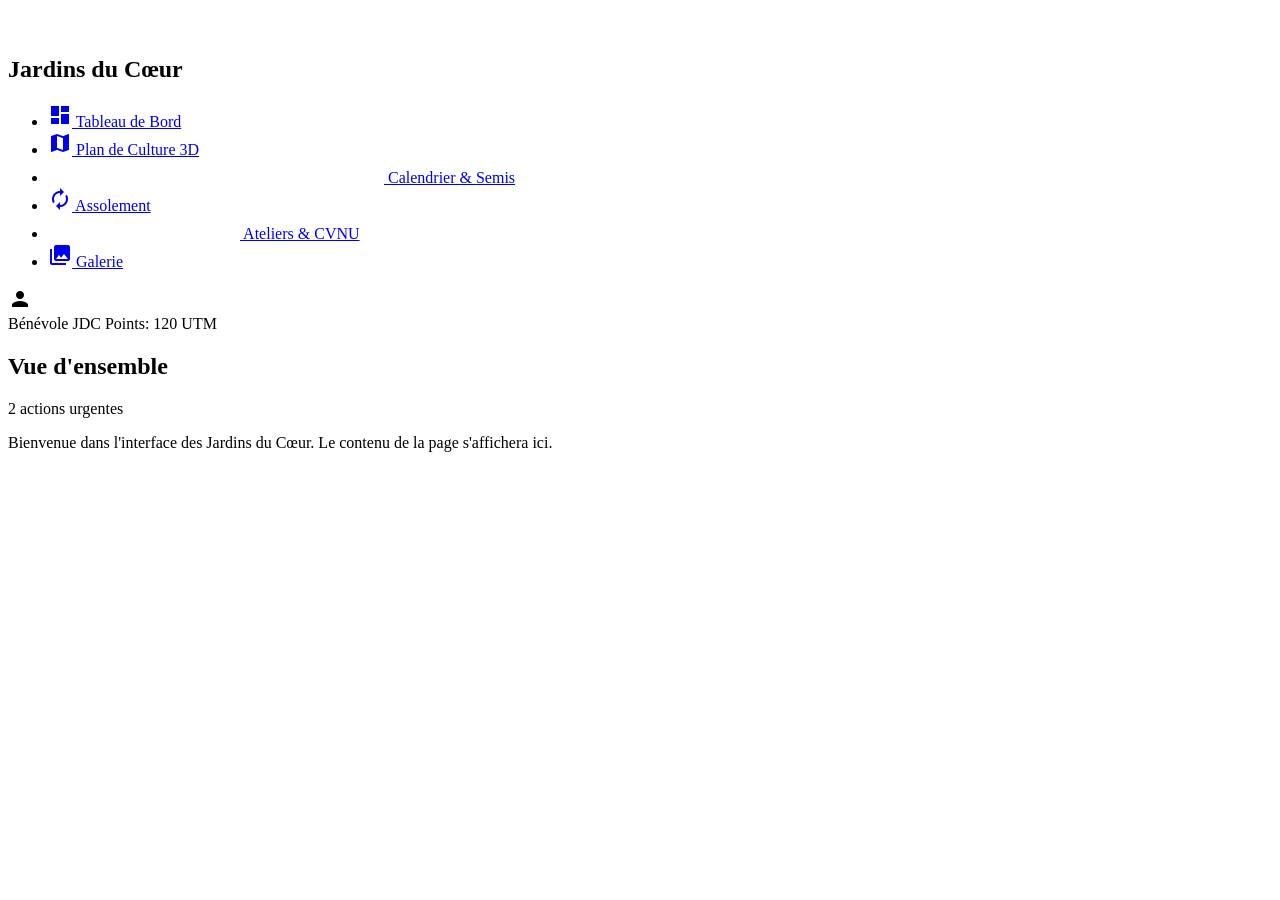
==== docs/index.html @ e8897922 "Update" ====
<!DOCTYPE html>
<html lang="fr">
<head>
    <meta charset="UTF-8">
    <meta name="viewport" content="width=device-width, initial-scale=1.0">
    <title>Les Jardins du Cœur - Tableau de Bord</title>
    <!-- Lien vers votre CSS -->
    <link rel="stylesheet" href="../css/style.css">
    <!-- Icônes (ex: FontAwesome ou Material Icons) -->
    <link href="https://fonts.googleapis.com/icon?family=Material+Icons" rel="stylesheet">
</head>
<body class="l-app-layout">

    <!-- Navigation Latérale (Sidebar) -->
    <aside class="c-sidebar">
        <div class="c-sidebar__header">
            <span class="material-icons c-sidebar__logo-icon">eco</span>
            <h1 class="c-sidebar__title">Jardins du Cœur</h1>
        </div>

        <nav class="c-sidebar__nav">
            <ul class="c-nav-list">
                <li class="c-nav-item">
                    <a href="dashboard.html" class="c-nav-link c-nav-link--active">
                        <span class="material-icons">dashboard</span>
                        Tableau de Bord
                    </a>
                </li>
                <li class="c-nav-item">
                    <a href="plan-de-culture.html" class="c-nav-link">
                        <span class="material-icons">map</span>
                        Plan de Culture 3D
                    </a>
                </li>
                <li class="c-nav-item">
                    <a href="calendrier.html" class="c-nav-link">
                        <span class="material-icons">calendar_month</span>
                        Calendrier & Semis
                    </a>
                </li>
                <li class="c-nav-item">
                    <a href="assolement.html" class="c-nav-link">
                        <span class="material-icons">autorenew</span>
                        Assolement
                    </a>
                </li>
                <li class="c-nav-item">
                    <a href="atelier.html" class="c-nav-link">
                        <span class="material-icons">handyman</span>
                        Ateliers & CVNU
                    </a>
                </li>
                <li class="c-nav-item">
                    <a href="galery.html" class="c-nav-link">
                        <span class="material-icons">photo_library</span>
                        Galerie
                    </a>
                </li>
            </ul>
        </nav>

        <!-- Intégration CVNU (Bas de la sidebar) -->
        <div class="c-sidebar__footer c-user-widget">
            <div class="c-user-widget__avatar">
                <span class="material-icons">person</span>
            </div>
            <div class="c-user-widget__info">
                <span class="c-user-widget__name">Bénévole JDC</span>
                <span class="c-user-widget__points">Points: 120 UTM</span>
            </div>
        </div>
    </aside>

    <!-- Zone de Contenu Principal -->
    <main class="l-main-content">
        <header class="c-topbar">
            <h2>Vue d'ensemble</h2>
            <div class="c-topbar__actions">
                <span class="c-badge c-badge--alert">2 actions urgentes</span>
            </div>
        </header>
        
        <section class="l-page-content">
            <!-- C'est ici que viendra le contenu spécifique de chaque page (ex: les cartes du dashboard, le canvas ThreeJS, etc.) -->
            <div class="c-card">
                <p>Bienvenue dans l'interface des Jardins du Cœur. Le contenu de la page s'affichera ici.</p>
            </div>
        </section>
    </main>

    <!-- Lien vers votre JS -->
    <script src="../js/script.js"></script>
</body>
</html>
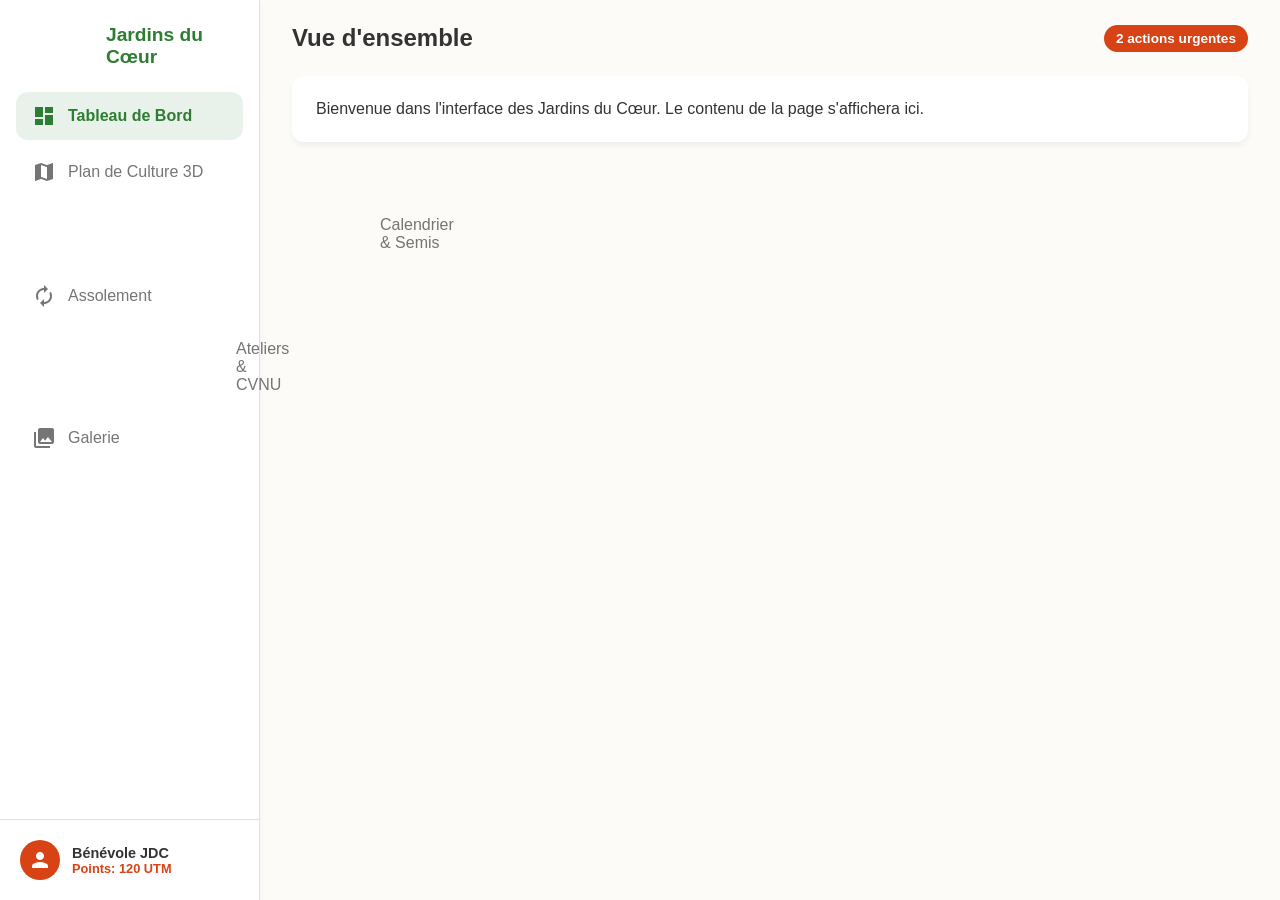
==== commit 6f6643ef: "Update" ====
--- a/docs/index.html
+++ b/docs/index.html
@@ -5,7 +5,7 @@
     <meta name="viewport" content="width=device-width, initial-scale=1.0">
     <title>Les Jardins du Cœur - Tableau de Bord</title>
     <!-- Lien vers votre CSS -->
-    <link rel="stylesheet" href="../css/style.css">
+    <link rel="stylesheet" href="css/style.css">
     <!-- Icônes (ex: FontAwesome ou Material Icons) -->
     <link href="https://fonts.googleapis.com/icon?family=Material+Icons" rel="stylesheet">
 </head>
@@ -89,6 +89,6 @@
     </main>
 
     <!-- Lien vers votre JS -->
-    <script src="../js/script.js"></script>
+    <script src="js/script.js"></script>
 </body>
 </html>
--- a/docs/css/style.css
+++ b/docs/css/style.css
@@ -0,0 +1,137 @@
+/* --- VARIABLES (Charte Graphique) --- */
+:root {
+    --color-primary: #2E7D32; /* Vert Nature */
+    --color-primary-light: #4CAF50;
+    --color-secondary: #D84315; /* Orange Terre cuite (Cœur/Argile) */
+    --color-bg-app: #FDFBF7; /* Écru clair */
+    --color-bg-sidebar: #FFFFFF;
+    --color-text-main: #333333;
+    --color-text-muted: #757575;
+    
+    --shadow-soft: 0 4px 6px rgba(0, 0, 0, 0.05);
+    --border-radius: 12px;
+}
+
+/* --- RESET & TYPOGRAPHIE --- */
+* { box-sizing: border-box; margin: 0; padding: 0; }
+body {
+    font-family: 'Inter', 'Segoe UI', sans-serif;
+    background-color: var(--color-bg-app);
+    color: var(--color-text-main);
+}
+
+/* --- LAYOUT PRINCIPAL --- */
+.l-app-layout {
+    display: flex;
+    height: 100vh;
+    overflow: hidden;
+}
+
+/* --- SIDEBAR --- */
+.c-sidebar {
+    width: 260px;
+    background-color: var(--color-bg-sidebar);
+    border-right: 1px solid #E0E0E0;
+    display: flex;
+    flex-direction: column;
+    box-shadow: var(--shadow-soft);
+    z-index: 10;
+}
+
+.c-sidebar__header {
+    display: flex;
+    align-items: center;
+    padding: 24px;
+    color: var(--color-primary);
+}
+
+.c-sidebar__title {
+    font-size: 1.2rem;
+    font-weight: 700;
+    margin-left: 10px;
+}
+
+/* --- NAVIGATION --- */
+.c-sidebar__nav { flex: 1; padding: 0 16px; }
+.c-nav-list { list-style: none; }
+.c-nav-item { margin-bottom: 8px; }
+
+.c-nav-link {
+    display: flex;
+    align-items: center;
+    padding: 12px 16px;
+    color: var(--color-text-muted);
+    text-decoration: none;
+    border-radius: var(--border-radius);
+    transition: all 0.3s ease;
+}
+
+.c-nav-link .material-icons { margin-right: 12px; }
+
+.c-nav-link:hover {
+    background-color: rgba(46, 125, 50, 0.05);
+    color: var(--color-primary);
+}
+
+.c-nav-link--active {
+    background-color: rgba(46, 125, 50, 0.1);
+    color: var(--color-primary);
+    font-weight: 600;
+}
+
+/* --- WIDGET UTILISATEUR (CVNU) --- */
+.c-sidebar__footer {
+    padding: 20px;
+    border-top: 1px solid #E0E0E0;
+    display: flex;
+    align-items: center;
+}
+.c-user-widget__avatar {
+    background-color: var(--color-secondary);
+    color: white;
+    width: 40px;
+    height: 40px;
+    border-radius: 50%;
+    display: flex;
+    align-items: center;
+    justify-content: center;
+    margin-right: 12px;
+}
+.c-user-widget__name { display: block; font-weight: 600; font-size: 0.9rem; }
+.c-user-widget__points { display: block; font-size: 0.8rem; color: var(--color-secondary); font-weight: 700; }
+
+/* --- CONTENU PRINCIPAL --- */
+.l-main-content {
+    flex: 1;
+    display: flex;
+    flex-direction: column;
+    overflow-y: auto;
+}
+
+.c-topbar {
+    padding: 24px 32px;
+    display: flex;
+    justify-content: space-between;
+    align-items: center;
+}
+
+.l-page-content {
+    padding: 0 32px 32px 32px;
+}
+
+/* --- COMPOSANTS DE BASE --- */
+.c-card {
+    background: white;
+    padding: 24px;
+    border-radius: var(--border-radius);
+    box-shadow: var(--shadow-soft);
+}
+
+.c-badge--alert {
+    background-color: var(--color-secondary);
+    color: white;
+    padding: 6px 12px;
+    border-radius: 20px;
+    font-size: 0.85rem;
+    font-weight: 600;
+}
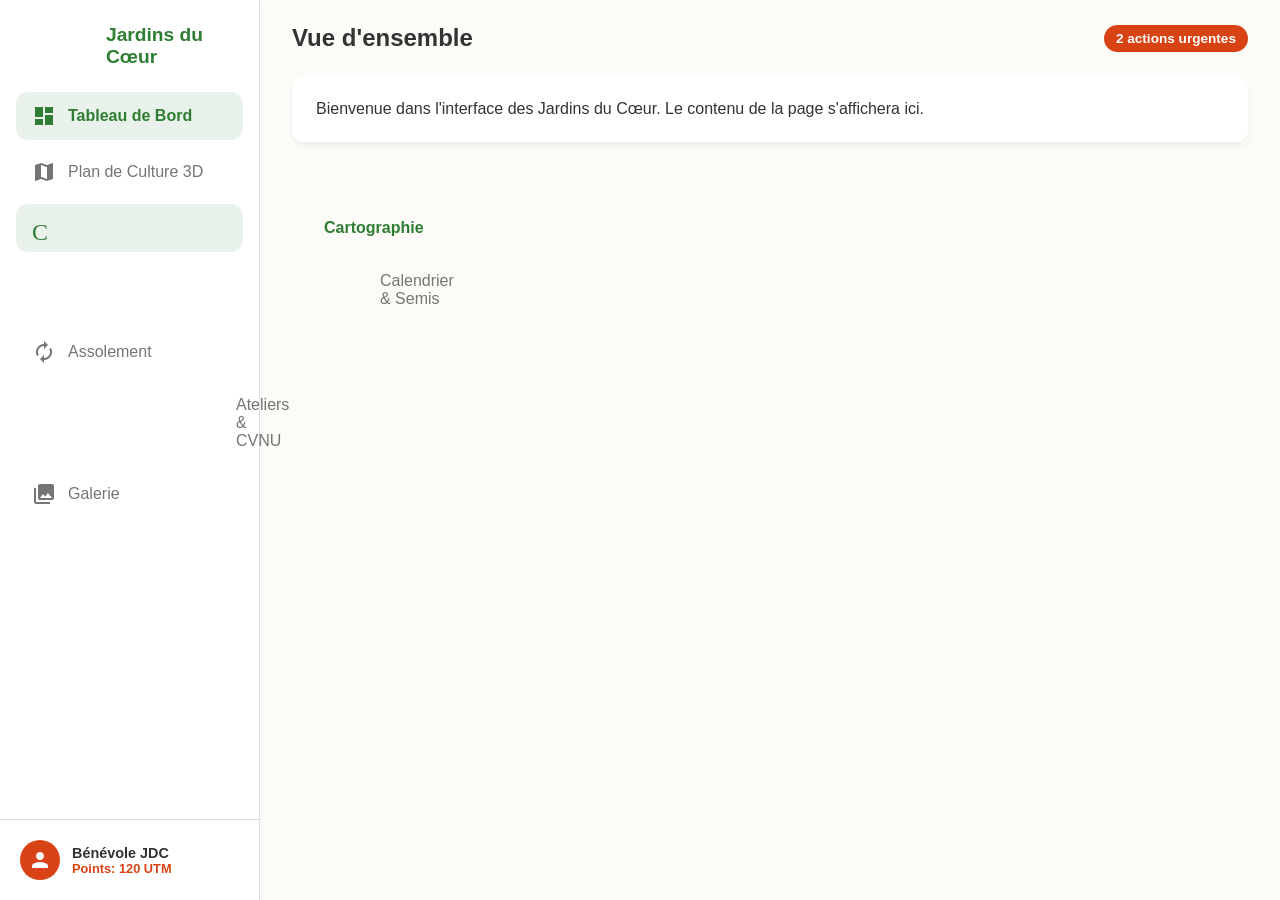
==== commit 3d826840: "Update" ====
--- a/docs/index.html
+++ b/docs/index.html
@@ -27,9 +27,15 @@
                     </a>
                 </li>
                 <li class="c-nav-item">
-                    <a href="plan-de-culture.html" class="c-nav-link">
+                    <a href="pages/plan-de-culture.html" class="c-nav-link">
                         <span class="material-icons">map</span>
                         Plan de Culture 3D
+                    </a>
+                </li>
+                <li class="c-nav-item">
+                    <a href="pages/cartographie.html" class="c-nav-link c-nav-link--active">
+                        <span class="material-icons">Cartographie</span>
+                        Cartographie
                     </a>
                 </li>
                 <li class="c-nav-item">
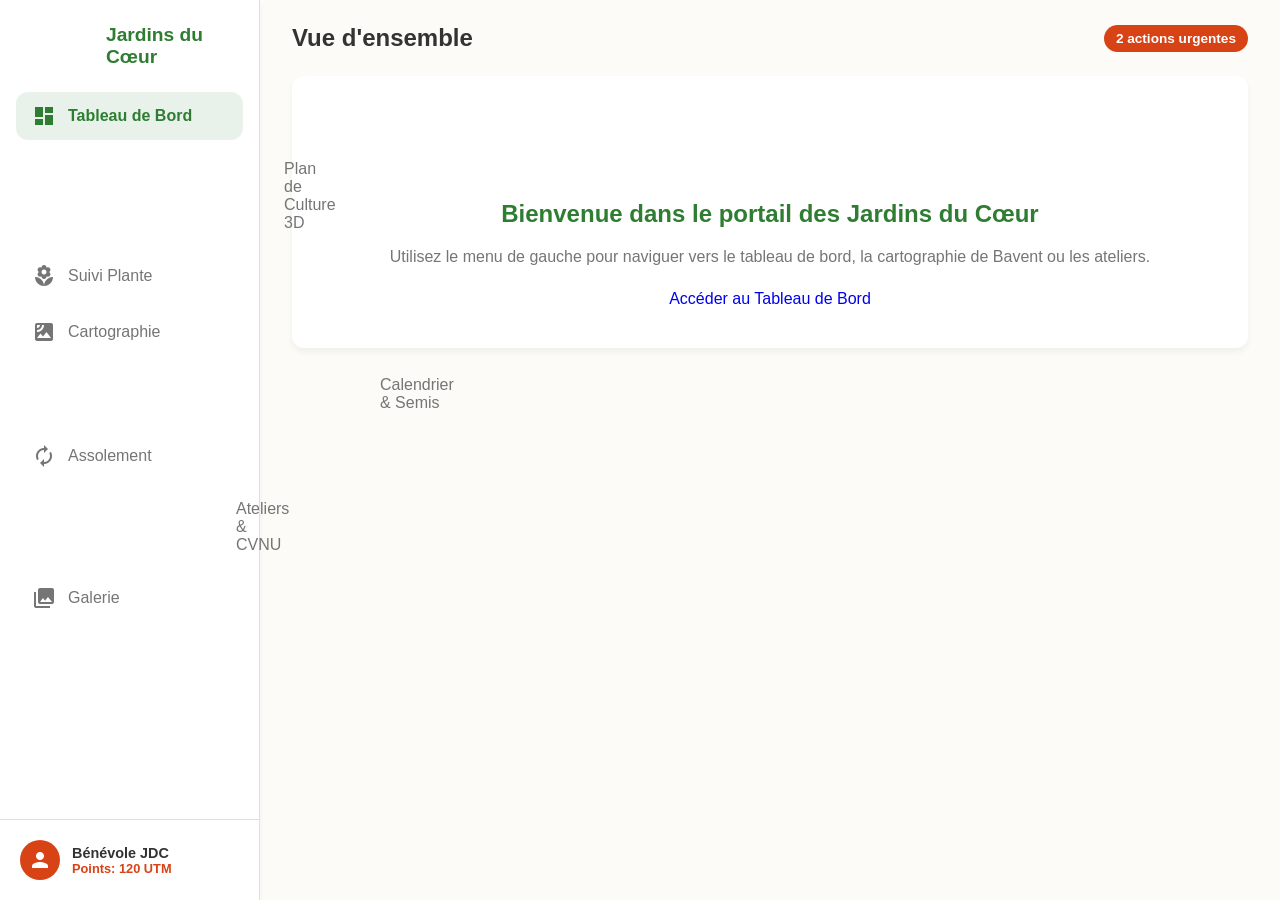
==== commit 6966bf38: "Update" ====
--- a/docs/index.html
+++ b/docs/index.html
@@ -3,10 +3,10 @@
 <head>
     <meta charset="UTF-8">
     <meta name="viewport" content="width=device-width, initial-scale=1.0">
-    <title>Les Jardins du Cœur - Tableau de Bord</title>
+    <title>Les Jardins du Cœur - Accueil</title>
     <!-- Lien vers votre CSS -->
     <link rel="stylesheet" href="css/style.css">
-    <!-- Icônes (ex: FontAwesome ou Material Icons) -->
+    <!-- Icônes Material Icons -->
     <link href="https://fonts.googleapis.com/icon?family=Material+Icons" rel="stylesheet">
 </head>
 <body class="l-app-layout">
@@ -21,43 +21,49 @@
         <nav class="c-sidebar__nav">
             <ul class="c-nav-list">
                 <li class="c-nav-item">
-                    <a href="dashboard.html" class="c-nav-link c-nav-link--active">
+                    <a href="pages/dashboard.html" class="c-nav-link c-nav-link--active">
                         <span class="material-icons">dashboard</span>
                         Tableau de Bord
                     </a>
                 </li>
                 <li class="c-nav-item">
                     <a href="pages/plan-de-culture.html" class="c-nav-link">
-                        <span class="material-icons">map</span>
+                        <span class="material-icons">view_in_ar</span>
                         Plan de Culture 3D
                     </a>
                 </li>
                 <li class="c-nav-item">
-                    <a href="pages/cartographie.html" class="c-nav-link c-nav-link--active">
-                        <span class="material-icons">Cartographie</span>
+                    <a href="pages/fiche-plante.html" class="c-nav-link">
+                        <span class="material-icons">local_florist</span>
+                        Suivi Plante
+                    </a>
+                </li>
+                <li class="c-nav-item">
+                    <a href="pages/cartographie.html" class="c-nav-link">
+                        <span class="material-icons">satellite</span>
                         Cartographie
                     </a>
                 </li>
                 <li class="c-nav-item">
-                    <a href="calendrier.html" class="c-nav-link">
+                    <a href="pages/calendrier.html" class="c-nav-link">
                         <span class="material-icons">calendar_month</span>
                         Calendrier & Semis
                     </a>
                 </li>
                 <li class="c-nav-item">
-                    <a href="assolement.html" class="c-nav-link">
+                    <a href="pages/assolement.html" class="c-nav-link">
                         <span class="material-icons">autorenew</span>
                         Assolement
                     </a>
                 </li>
                 <li class="c-nav-item">
-                    <a href="atelier.html" class="c-nav-link">
+                    <a href="pages/atelier.html" class="c-nav-link">
                         <span class="material-icons">handyman</span>
                         Ateliers & CVNU
                     </a>
                 </li>
                 <li class="c-nav-item">
-                    <a href="galery.html" class="c-nav-link">
+                    <a href="pages/galery.html" class="c-nav-link">
                         <span class="material-icons">photo_library</span>
                         Galerie
                     </a>
@@ -87,14 +93,16 @@
         </header>
         
         <section class="l-page-content">
-            <!-- C'est ici que viendra le contenu spécifique de chaque page (ex: les cartes du dashboard, le canvas ThreeJS, etc.) -->
-            <div class="c-card">
-                <p>Bienvenue dans l'interface des Jardins du Cœur. Le contenu de la page s'affichera ici.</p>
+            <div class="c-card" style="text-align: center; padding: 40px;">
+                <span class="material-icons" style="font-size: 60px; color: var(--color-primary);">eco</span>
+                <h2 style="margin: 20px 0; color: var(--color-primary);">Bienvenue dans le portail des Jardins du Cœur</h2>
+                <p style="color: var(--color-text-muted); margin-bottom: 24px;">Utilisez le menu de gauche pour naviguer vers le tableau de bord, la cartographie de Bavent ou les ateliers.</p>
+                <a href="pages/dashboard.html" class="c-btn-action" style="text-decoration: none; display: inline-block;">Accéder au Tableau de Bord</a>
             </div>
         </section>
     </main>
 
-    <!-- Lien vers votre JS -->
+    <!-- Lien vers le JS principal -->
     <script src="js/script.js"></script>
 </body>
 </html>
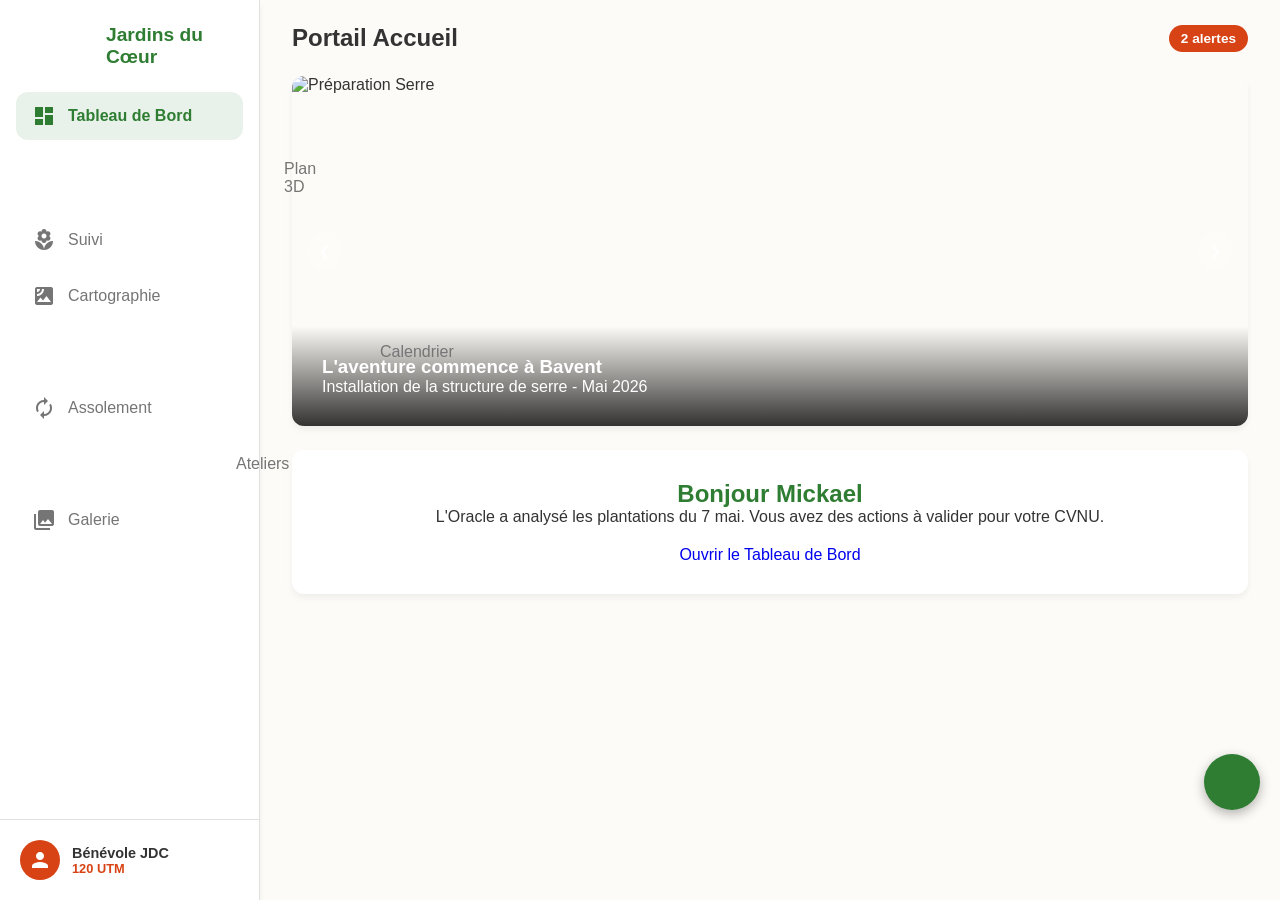
==== commit 076346ec: "Update" ====
--- a/docs/index.html
+++ b/docs/index.html
@@ -3,106 +3,210 @@
 <head>
     <meta charset="UTF-8">
     <meta name="viewport" content="width=device-width, initial-scale=1.0">
-    <title>Les Jardins du Cœur - Accueil</title>
-    <!-- Lien vers votre CSS -->
+    <title>Les Jardins du Cœur - Accueil & Assistant IA</title>
     <link rel="stylesheet" href="css/style.css">
-    <!-- Icônes Material Icons -->
     <link href="https://fonts.googleapis.com/icon?family=Material+Icons" rel="stylesheet">
+    <style>
+        /* --- Styles du Chatbot (Index Specifique) --- */
+        .c-floating-ai {
+            position: fixed; bottom: 90px; right: 20px; /* Rehaussé pour laisser la place au footer mobile */
+            width: 56px; height: 56px; border-radius: 50%;
+            background: var(--color-primary); color: white;
+            display: flex; align-items: center; justify-content: center;
+            box-shadow: 0 4px 12px rgba(0,0,0,0.3); cursor: pointer; z-index: 999;
+            transition: transform 0.3s ease;
+        }
+        .c-floating-ai:hover { transform: scale(1.1); }
+
+        .c-modal-chat {
+            display: none; position: fixed; z-index: 1000; left: 0; top: 0;
+            width: 100%; height: 100%; background: rgba(0,0,0,0.6);
+            align-items: center; justify-content: center; backdrop-filter: blur(4px);
+        }
+        .c-chat-window {
+            background: white; width: 95%; max-width: 450px; height: 80vh;
+            border-radius: 16px; display: flex; flex-direction: column;
+            overflow: hidden; box-shadow: var(--shadow-soft);
+        }
+        .c-chat-header { background: var(--color-primary); color: white; padding: 16px; display: flex; justify-content: space-between; align-items: center; }
+        .c-chat-messages { flex: 1; padding: 16px; overflow-y: auto; background: #f4f7f4; display: flex; flex-direction: column; gap: 12px; }
+        .c-bubble { padding: 10px 14px; border-radius: 18px; max-width: 85%; font-size: 0.9rem; line-height: 1.4; }
+        .c-bubble--ia { background: white; align-self: flex-start; color: var(--color-text-main); border-bottom-left-radius: 4px; box-shadow: 0 2px 4px rgba(0,0,0,0.05); }
+        .c-bubble--user { background: var(--color-primary); color: white; align-self: flex-end; border-bottom-right-radius: 4px; }
+        .c-chat-input-area { padding: 12px; border-top: 1px solid #eee; display: flex; gap: 8px; background: white; }
+        .c-chat-input { flex: 1; border: 1px solid #ddd; padding: 10px 16px; border-radius: 24px; outline: none; font-size: 0.95rem; }
+
+        /* --- Styles du Slider --- */
+        .c-hero-slider { position: relative; width: 100%; height: 350px; border-radius: var(--border-radius); overflow: hidden; margin-bottom: 24px; }
+        .c-slider-container { width: 100%; height: 100%; position: relative; }
+        .c-slide { position: absolute; inset: 0; opacity: 0; transition: opacity 0.8s ease; }
+        .c-slide.active { opacity: 1; }
+        .c-slide-img { width: 100%; height: 100%; object-fit: cover; }
+        .c-slide-overlay { position: absolute; bottom: 0; left: 0; right: 0; padding: 30px; background: linear-gradient(transparent, rgba(0,0,0,0.8)); color: white; }
+        .c-slider-btn { position: absolute; top: 50%; transform: translateY(-50%); background: rgba(255,255,255,0.2); color: white; border: none; padding: 12px; cursor: pointer; z-index: 10; border-radius: 50%; }
+        .c-slider-btn--prev { left: 15px; } .c-slider-btn--next { right: 15px; }
+
+        @media (max-width: 768px) {
+            .c-hero-slider { height: 250px; }
+            .c-floating-ai { bottom: 85px; right: 15px; width: 50px; height: 50px; }
+        }
+    </style>
 </head>
 <body class="l-app-layout">
 
-    <!-- Navigation Latérale (Sidebar) -->
+    <!-- Sidebar (Visible sur Desktop uniquement via CSS) -->
     <aside class="c-sidebar">
         <div class="c-sidebar__header">
             <span class="material-icons c-sidebar__logo-icon">eco</span>
             <h1 class="c-sidebar__title">Jardins du Cœur</h1>
         </div>
-
         <nav class="c-sidebar__nav">
             <ul class="c-nav-list">
-                <li class="c-nav-item">
-                    <a href="pages/dashboard.html" class="c-nav-link c-nav-link--active">
-                        <span class="material-icons">dashboard</span>
-                        Tableau de Bord
-                    </a>
-                </li>
-                <li class="c-nav-item">
-                    <a href="pages/plan-de-culture.html" class="c-nav-link">
-                        <span class="material-icons">view_in_ar</span>
-                        Plan de Culture 3D
-                    </a>
-                </li>
-                <li class="c-nav-item">
-                    <a href="pages/fiche-plante.html" class="c-nav-link">
-                        <span class="material-icons">local_florist</span>
-                        Suivi Plante
-                    </a>
-                </li>
-                <li class="c-nav-item">
-                    <a href="pages/cartographie.html" class="c-nav-link">
-                        <span class="material-icons">satellite</span>
-                        Cartographie
-                    </a>
-                </li>
-                <li class="c-nav-item">
-                    <a href="pages/calendrier.html" class="c-nav-link">
-                        <span class="material-icons">calendar_month</span>
-                        Calendrier & Semis
-                    </a>
-                </li>
-                <li class="c-nav-item">
-                    <a href="pages/assolement.html" class="c-nav-link">
-                        <span class="material-icons">autorenew</span>
-                        Assolement
-                    </a>
-                </li>
-                <li class="c-nav-item">
-                    <a href="pages/atelier.html" class="c-nav-link">
-                        <span class="material-icons">handyman</span>
-                        Ateliers & CVNU
-                    </a>
-                </li>
-                <li class="c-nav-item">
-                    <a href="pages/galery.html" class="c-nav-link">
-                        <span class="material-icons">photo_library</span>
-                        Galerie
-                    </a>
-                </li>
+                <li class="c-nav-item"><a href="pages/dashboard.html" class="c-nav-link c-nav-link--active"><span class="material-icons">dashboard</span> Tableau de Bord</a></li>
+                <li class="c-nav-item"><a href="pages/plan-de-culture.html" class="c-nav-link"><span class="material-icons">view_in_ar</span> Plan 3D</a></li>
+                <li class="c-nav-item"><a href="pages/fiche-plante.html" class="c-nav-link"><span class="material-icons">local_florist</span> Suivi</a></li>
+                <li class="c-nav-item"><a href="pages/cartographie.html" class="c-nav-link"><span class="material-icons">satellite</span> Cartographie</a></li>
+                <li class="c-nav-item"><a href="pages/calendrier.html" class="c-nav-link"><span class="material-icons">calendar_month</span> Calendrier</a></li>
+                <li class="c-nav-item"><a href="pages/assolement.html" class="c-nav-link"><span class="material-icons">autorenew</span> Assolement</a></li>
+                <li class="c-nav-item"><a href="pages/atelier.html" class="c-nav-link"><span class="material-icons">handyman</span> Ateliers</a></li>
+                <li class="c-nav-item"><a href="pages/galery.html" class="c-nav-link"><span class="material-icons">photo_library</span> Galerie</a></li>
             </ul>
         </nav>
-
-        <!-- Intégration CVNU (Bas de la sidebar) -->
         <div class="c-sidebar__footer c-user-widget">
-            <div class="c-user-widget__avatar">
-                <span class="material-icons">person</span>
-            </div>
+            <div class="c-user-widget__avatar"><span class="material-icons">person</span></div>
             <div class="c-user-widget__info">
                 <span class="c-user-widget__name">Bénévole JDC</span>
-                <span class="c-user-widget__points">Points: 120 UTM</span>
+                <span class="c-user-widget__points">120 UTM</span>
             </div>
         </div>
     </aside>
 
-    <!-- Zone de Contenu Principal -->
+    <!-- Contenu Principal -->
     <main class="l-main-content">
         <header class="c-topbar">
-            <h2>Vue d'ensemble</h2>
+            <h2>Portail Accueil</h2>
             <div class="c-topbar__actions">
-                <span class="c-badge c-badge--alert">2 actions urgentes</span>
+                <span class="c-badge c-badge--alert">2 alertes</span>
             </div>
         </header>
+
+        <section class="l-page-content">
+            <!-- HERO SLIDER -->
+            <div class="c-hero-slider">
+                <div class="c-slider-container" id="hero-slider">
+                    <div class="c-slide active">
+                        <img src="data/galery/20260507_151136.jpg" alt="Préparation Serre" class="c-slide-img">
+                        <div class="c-slide-overlay">
+                            <h3>L'aventure commence à Bavent</h3>
+                            <p>Installation de la structure de serre - Mai 2026</p>
+                        </div>
+                    </div>
+                    <div class="c-slide">
+                        <img src="data/galery/20260507_174703.jpg" alt="Premiers Semis" class="c-slide-img">
+                        <div class="c-slide-overlay">
+                            <h3>Atelier Semis & Solidarité</h3>
+                            <p>Radis, Panais et Salades prennent racine.</p>
+                        </div>
+                    </div>
+                </div>
+                <button class="c-slider-btn c-slider-btn--prev" onclick="moveSlide(-1)">&#10094;</button>
+                <button class="c-slider-btn c-slider-btn--next" onclick="moveSlide(1)">&#10095;</button>
+            </div>
+
+            <!-- Welcome Card -->
+            <div class="c-card" style="text-align: center; padding: 30px;">
+                <h2 style="color: var(--color-primary);">Bonjour Mickael</h2>
+                <p style="margin-bottom: 20px;">L'Oracle a analysé les plantations du 7 mai. Vous avez des actions à valider pour votre CVNU.</p>
+                <a href="pages/dashboard.html" class="c-btn-action" style="display: inline-block; text-decoration: none;">Ouvrir le Tableau de Bord</a>
+            </div>
+        </section>
+
+        <!-- FOOTER NAVIGATION (Mobile Only) -->
+        <footer class="c-mobile-nav">
+            <a href="pages/dashboard.html" class="c-mobile-nav__item active">
+                <span class="material-icons">dashboard</span>
+                <span>Home</span>
+            </a>
+            <a href="pages/plan-de-culture.html" class="c-mobile-nav__item">
+                <span class="material-icons">view_in_ar</span>
+                <span>Plan</span>
+            </a>
+            <a href="pages/atelier.html" class="c-mobile-nav__item">
+                <span class="material-icons">handyman</span>
+                <span>Ateliers</span>
+            </a>
+            <a href="pages/fiche-plante.html" class="c-mobile-nav__item">
+                <span class="material-icons">local_florist</span>
+                <span>Suivi</span>
+            </a>
+            <a href="pages/galery.html" class="c-mobile-nav__item">
+                <span class="material-icons">photo_library</span>
+                <span>Photos</span>
+            </a>
+        </footer>
+    </main>
+
+    <!-- FAB AI -->
+    <div class="c-floating-ai" onclick="openChat()">
+        <span class="material-icons">auto_awesome</span>
+    </div>
+
+    <!-- MODALE AI -->
+    <div id="aiModal" class="c-modal-chat">
+        <div class="c-chat-window">
+            <div class="c-chat-header">
+                <strong>L'Oracle du Cœur</strong>
+                <span class="material-icons" style="cursor:pointer;" onclick="closeChat()">close</span>
+            </div>
+            <div class="c-chat-messages" id="chat-flow">
+                <div class="c-bubble c-bubble--ia">Bonjour Mickael. J'analyse les lignes de 10m. Posez-moi vos questions.</div>
+            </div>
+            <div class="c-chat-input-area">
+                <input type="text" id="user-input" class="c-chat-input" placeholder="Conseil agronomique...">
+                <button class="c-btn-action" style="padding: 10px;" onclick="handleChat()">
+                    <span class="material-icons">send</span>
+                </button>
+            </div>
+        </div>
+    </div>
+
+    <script src="js/script.js"></script>
+    <script>
+        // Slider Logic
+        let currentSlide = 0;
+        function moveSlide(n) {
+            const slides = document.querySelectorAll('.c-slide');
+            slides[currentSlide].classList.remove('active');
+            currentSlide = (currentSlide + n + slides.length) % slides.length;
+            slides[currentSlide].classList.add('active');
+        }
+        setInterval(() => moveSlide(1), 5000);
+
+        // Chat Logic
+        function openChat() { document.getElementById('aiModal').style.display = 'flex'; }
+        function closeChat() { document.getElementById('aiModal').style.display = 'none'; }
         
-        <section class="l-page-content">
-            <div class="c-card" style="text-align: center; padding: 40px;">
-                <span class="material-icons" style="font-size: 60px; color: var(--color-primary);">eco</span>
-                <h2 style="margin: 20px 0; color: var(--color-primary);">Bienvenue dans le portail des Jardins du Cœur</h2>
-                <p style="color: var(--color-text-muted); margin-bottom: 24px;">Utilisez le menu de gauche pour naviguer vers le tableau de bord, la cartographie de Bavent ou les ateliers.</p>
-                <a href="pages/dashboard.html" class="c-btn-action" style="text-decoration: none; display: inline-block;">Accéder au Tableau de Bord</a>
-            </div>
-        </section>
-    </main>
-
-    <!-- Lien vers le JS principal -->
-    <script src="js/script.js"></script>
+        async function handleChat() {
+            const input = document.getElementById('user-input');
+            const flow = document.getElementById('chat-flow');
+            if(!input.value) return;
+            flow.innerHTML += `<div class="c-bubble c-bubble--user">${input.value}</div>`;
+            const val = input.value; input.value = "";
+            flow.scrollTop = flow.scrollHeight;
+            
+            try {
+                const res = await fetch('/api/oracle', {
+                    method: 'POST',
+                    headers: {'Content-Type': 'application/json'},
+                    body: JSON.stringify({question: val})
+                });
+                const data = await res.json();
+                flow.innerHTML += `<div class="c-bubble c-bubble--ia">${data.reponse}</div>`;
+                flow.scrollTop = flow.scrollHeight;
+            } catch(e) {
+                flow.innerHTML += `<div class="c-bubble c-bubble--ia">Erreur de connexion avec l'Oracle.</div>`;
+            }
+        }
+    </script>
 </body>
 </html>
--- a/docs/css/style.css
+++ b/docs/css/style.css
@@ -134,4 +134,248 @@
     border-radius: 20px;
     font-size: 0.85rem;
     font-weight: 600;
-}+}
+/* --- COMPOSANT HERO SLIDER --- */
+.c-hero-slider {
+    position: relative;
+    width: 100%;
+    height: 400px;
+    border-radius: var(--border-radius);
+    overflow: hidden;
+    box-shadow: var(--shadow-soft);
+}
+
+.c-slider-container {
+    width: 100%;
+    height: 100%;
+    position: relative;
+}
+
+.c-slide {
+    position: absolute;
+    top: 0; left: 0;
+    width: 100%; height: 100%;
+    opacity: 0;
+    transition: opacity 0.8s ease-in-out;
+}
+
+.c-slide.active {
+    opacity: 1;
+    z-index: 1;
+}
+
+.c-slide-img {
+    width: 100%; height: 100%;
+    object-fit: cover;
+}
+
+.c-slide-overlay {
+    position: absolute;
+    bottom: 0; left: 0; right: 0;
+    padding: 40px;
+    background: linear-gradient(transparent, rgba(0,0,0,0.7));
+    color: white;
+    z-index: 2;
+}
+
+.c-slide-title { font-size: 2rem; margin-bottom: 8px; }
+.c-slide-subtitle { font-size: 1.1rem; opacity: 0.9; }
+
+/* Boutons Navigation */
+.c-slider-btn {
+    position: absolute;
+    top: 50%;
+    transform: translateY(-50%);
+    background: rgba(255,255,255,0.3);
+    color: white;
+    border: none;
+    padding: 16px;
+    cursor: pointer;
+    z-index: 3;
+    border-radius: 50%;
+    transition: background 0.3s;
+}
+
+.c-slider-btn:hover { background: var(--color-primary); }
+.c-slider-btn--prev { left: 20px; }
+.c-slider-btn--next { right: 20px; }
+/* --- RESPONSIVE MOBILE --- */
+@media (max-width: 768px) {
+    .l-app-layout {
+        flex-direction: column; /* On empile au lieu de mettre côte à côte */
+    }
+
+    .c-sidebar {
+        width: 100%;
+        height: auto;
+        position: fixed;
+        bottom: 0; /* Menu en bas façon application mobile */
+        border-right: none;
+        border-top: 1px solid #eee;
+    }
+
+    .c-sidebar__header, .c-sidebar__footer {
+        display: none; /* On cache le logo et le profil en bas pour gagner de la place */
+    }
+
+    .c-nav-list {
+        display: flex;
+        justify-content: space-around;
+        padding: 10px 0;
+    }
+
+    .c-nav-link {
+        flex-direction: column;
+        font-size: 0.7rem;
+        gap: 4px;
+        padding: 5px;
+    }
+
+    .c-nav-link .material-icons {
+        margin-right: 0;
+        font-size: 20px;
+    }
+
+    .l-main-content {
+        margin-bottom: 70px; /* Espace pour ne pas cacher le contenu derrière le menu */
+    }
+
+    /* Grilles adaptatives */
+    .c-dashboard-grid, .c-metrics-grid {
+        grid-template-columns: 1fr; /* Une seule colonne sur mobile */
+    }
+}
+/* --- RESPONSIVE CONFIG --- */
+.c-mobile-nav {
+    display: none; /* Masqué sur Desktop */
+    position: fixed;
+    bottom: 0;
+    left: 0;
+    right: 0;
+    height: 70px;
+    background: white;
+    border-top: 1px solid #eee;
+    z-index: 1000;
+    justify-content: space-around;
+    align-items: center;
+    padding-bottom: env(safe-area-inset-bottom);
+}
+
+.c-mobile-nav__item {
+    display: flex;
+    flex-direction: column;
+    align-items: center;
+    text-decoration: none;
+    color: var(--color-text-muted);
+    font-size: 0.65rem;
+    font-weight: 600;
+    transition: color 0.3s;
+}
+
+.c-mobile-nav__item .material-icons {
+    font-size: 24px;
+    margin-bottom: 4px;
+}
+
+.c-mobile-nav__item.active {
+    color: var(--color-primary);
+}
+/* --- NAVIGATION MOBILE (Tab Bar) --- */
+.c-mobile-nav {
+    display: none; /* Masqué sur PC */
+    position: fixed;
+    bottom: 0; left: 0; right: 0;
+    height: 75px;
+    background: white;
+    border-top: 1px solid #eee;
+    z-index: 1000;
+    justify-content: space-around;
+    align-items: center;
+    padding-bottom: env(safe-area-inset-bottom);
+}
+
+.c-mobile-nav__item {
+    display: flex;
+    flex-direction: column;
+    align-items: center;
+    text-decoration: none;
+    color: var(--color-text-muted);
+    font-size: 0.7rem;
+    font-weight: 600;
+    transition: color 0.3s;
+}
+
+.c-mobile-nav__item.active { color: var(--color-primary); }
+.c-mobile-nav__item .material-icons { font-size: 26px; margin-bottom: 2px; }
+
+
+@media (max-width: 768px) {
+    .c-sidebar {
+        display: none; /* Cache la sidebar sur mobile */
+    }
+
+    .l-main-content {
+        margin-left: 0; /* Prend toute la largeur */
+        padding-bottom: 80px; /* Laisse de la place pour le footer */
+    }
+
+    .c-mobile-nav {
+        display: flex; /* Affiche le footer sur mobile */
+    }
+
+    .c-topbar {
+        padding: 15px;
+    }
+    /* --- NAVIGATION MOBILE (Tab Bar) --- */
+.c-mobile-nav {
+    display: none; /* Masqué sur PC */
+    position: fixed;
+    bottom: 0; left: 0; right: 0;
+    height: 70px;
+    background: white;
+    border-top: 1px solid #eee;
+    z-index: 1000;
+    justify-content: space-around;
+    align-items: center;
+    padding-bottom: env(safe-area-inset-bottom);
+}
+
+.c-mobile-nav__item {
+    display: flex;
+    flex-direction: column;
+    align-items: center;
+    text-decoration: none;
+    color: var(--color-text-muted);
+    font-size: 0.65rem;
+    font-weight: 600;
+}
+
+.c-mobile-nav__item.active { color: var(--color-primary); }
+.c-mobile-nav__item .material-icons { font-size: 24px; margin-bottom: 4px; }
+
+    .c-sidebar { display: none; } /* On cache la sidebar */
+    .c-mobile-nav { display: flex; } /* On affiche la navigation basse */
+    
+    .l-app-layout { flex-direction: column; }
+    .l-main-content { margin-left: 0; padding-bottom: 80px; } /* Espace pour le menu bas */
+
+    /* Grilles sur une seule colonne */
+    .c-dashboard-grid, .c-atelier-grid, .c-contact-container, .c-map-panel, .c-3d-panel {
+        grid-template-columns: 1fr !important;
+    }
+
+    .c-topbar { padding: 15px; }
+    .c-topbar h2 { font-size: 1.1rem; }
+    
+    /* Ajustement 3D et Carte */
+    #map-container, #canvas-container { height: 400px; }
+        .c-sidebar { display: none; } /* On cache la sidebar latérale */
+    .c-mobile-nav { display: flex; } /* On affiche le menu bas */
+    
+    .l-main-content { 
+        margin-left: 0; 
+        padding-bottom: 90px; /* Espace pour ne pas masquer le contenu */
+    }
+
+}
+
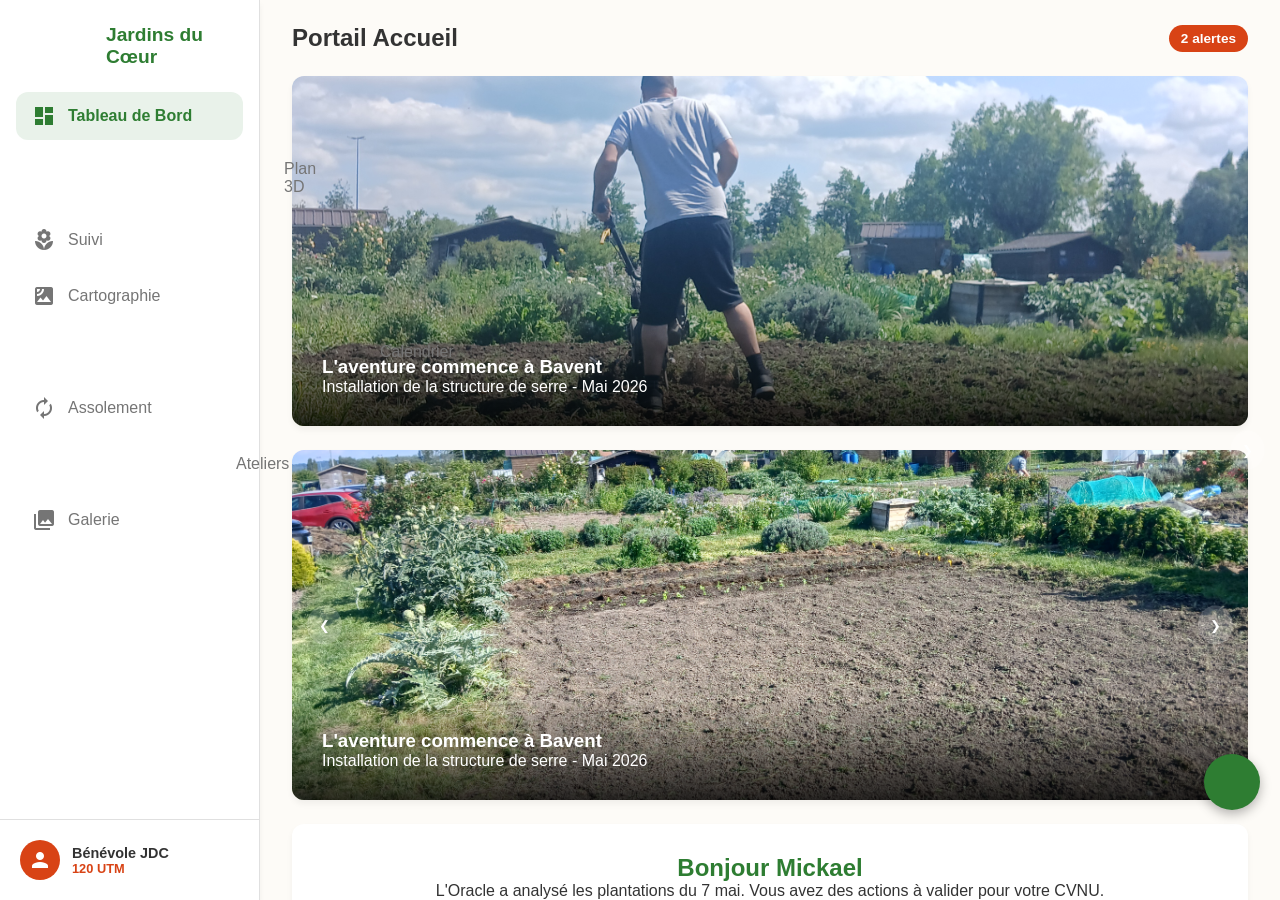
==== commit ea293ae5: "Update" ====
--- a/docs/index.html
+++ b/docs/index.html
@@ -95,24 +95,89 @@
             <div class="c-hero-slider">
                 <div class="c-slider-container" id="hero-slider">
                     <div class="c-slide active">
-                        <img src="data/galery/20260507_151136.jpg" alt="Préparation Serre" class="c-slide-img">
+                        <img src="pages/galery/1.jpg" alt="Préparation Serre" class="c-slide-img">
                         <div class="c-slide-overlay">
                             <h3>L'aventure commence à Bavent</h3>
                             <p>Installation de la structure de serre - Mai 2026</p>
                         </div>
                     </div>
                     <div class="c-slide">
-                        <img src="data/galery/20260507_174703.jpg" alt="Premiers Semis" class="c-slide-img">
-                        <div class="c-slide-overlay">
-                            <h3>Atelier Semis & Solidarité</h3>
-                            <p>Radis, Panais et Salades prennent racine.</p>
-                        </div>
+                        <img src="pages/galery/2.jpg" alt="Premiers Semis" class="c-slide-img">
+                        <div class="c-slide-overlay">
+                            <h3>Atelier Semis & Solidarité</h3>
+                            <p>Radis, Panais et Salades prennent racine.</p>
+                        </div>
+                    </div>
+                    <div class="c-slide">
+                        <img src="pages/galery/3.jpg" alt="Premiers Semis" class="c-slide-img">
+                        <div class="c-slide-overlay">
+                            <h3>Atelier Semis & Solidarité</h3>
+                            <p>Radis, Panais et Salades prennent racine.</p>
+                        </div>
+                    </div>
+                    <div class="c-slide">
+                        <img src="pages/galery/4.jpg" alt="Premiers Semis" class="c-slide-img">
+                        <div class="c-slide-overlay">
+                            <h3>Atelier Semis & Solidarité</h3>
+                            <p>Radis, Panais et Salades prennent racine.</p>
+                        </div>
+                    </div>                    <div class="c-slide">
+                        <img src="pages/galery/5.jpg" alt="Premiers Semis" class="c-slide-img">
+                        <div class="c-slide-overlay">
+                            <h3>Atelier Semis & Solidarité</h3>
+                            <p>Radis, Panais et Salades prennent racine.</p>
+                        </div>
+                    </div>                    
+                
                     </div>
                 </div>
                 <button class="c-slider-btn c-slider-btn--prev" onclick="moveSlide(-1)">&#10094;</button>
                 <button class="c-slider-btn c-slider-btn--next" onclick="moveSlide(1)">&#10095;</button>
             </div>
-
+            <div class="c-hero-slider">
+                <div class="c-slider-container" id="hero-slider">
+                    <div class="c-slide active">
+                        <img src="pages/galery/4.jpg" alt="Préparation Serre" class="c-slide-img">
+                        <div class="c-slide-overlay">
+                            <h3>L'aventure commence à Bavent</h3>
+                            <p>Installation de la structure de serre - Mai 2026</p>
+                        </div>
+                    </div>
+                 <div class="c-slide">
+                        <img src="pages/galery/5.jpg" alt="Premiers Semis" class="c-slide-img">
+                        <div class="c-slide-overlay">
+                            <h3>Atelier Semis & Solidarité</h3>
+                            <p>Radis, Panais et Salades prennent racine.</p>
+                        </div>
+                    </div>                    <div class="c-slide">
+                        <img src="pages/galery/6.jpg" alt="Premiers Semis" class="c-slide-img">
+                        <div class="c-slide-overlay">
+                            <h3>Atelier Semis & Solidarité</h3>
+                            <p>Radis, Panais et Salades prennent racine.</p>
+                        </div>
+                    </div>                    <div class="c-slide">
+                        <img src="pages/galery/7.jpg" alt="Premiers Semis" class="c-slide-img">
+                        <div class="c-slide-overlay">
+                            <h3>Atelier Semis & Solidarité</h3>
+                            <p>Radis, Panais et Salades prennent racine.</p>
+                        </div>
+                    </div>                    <div class="c-slide">
+                        <img src="pages/galery/8.jpg" alt="Premiers Semis" class="c-slide-img">
+                        <div class="c-slide-overlay">
+                            <h3>Atelier Semis & Solidarité</h3>
+                            <p>Radis, Panais et Salades prennent racine.</p>
+                        </div>
+                    </div>                    <div class="c-slide">
+                        <img src="pages/galery/9.jpg" alt="Premiers Semis" class="c-slide-img">
+                        <div class="c-slide-overlay">
+                            <h3>Atelier Semis & Solidarité</h3>
+                            <p>Radis, Panais et Salades prennent racine.</p>
+                        </div>
+                    </div>
+                </div>
+                <button class="c-slider-btn c-slider-btn--prev" onclick="moveSlide(-1)">&#10094;</button>
+                <button class="c-slider-btn c-slider-btn--next" onclick="moveSlide(1)">&#10095;</button>
+            </div>
             <!-- Welcome Card -->
             <div class="c-card" style="text-align: center; padding: 30px;">
                 <h2 style="color: var(--color-primary);">Bonjour Mickael</h2>
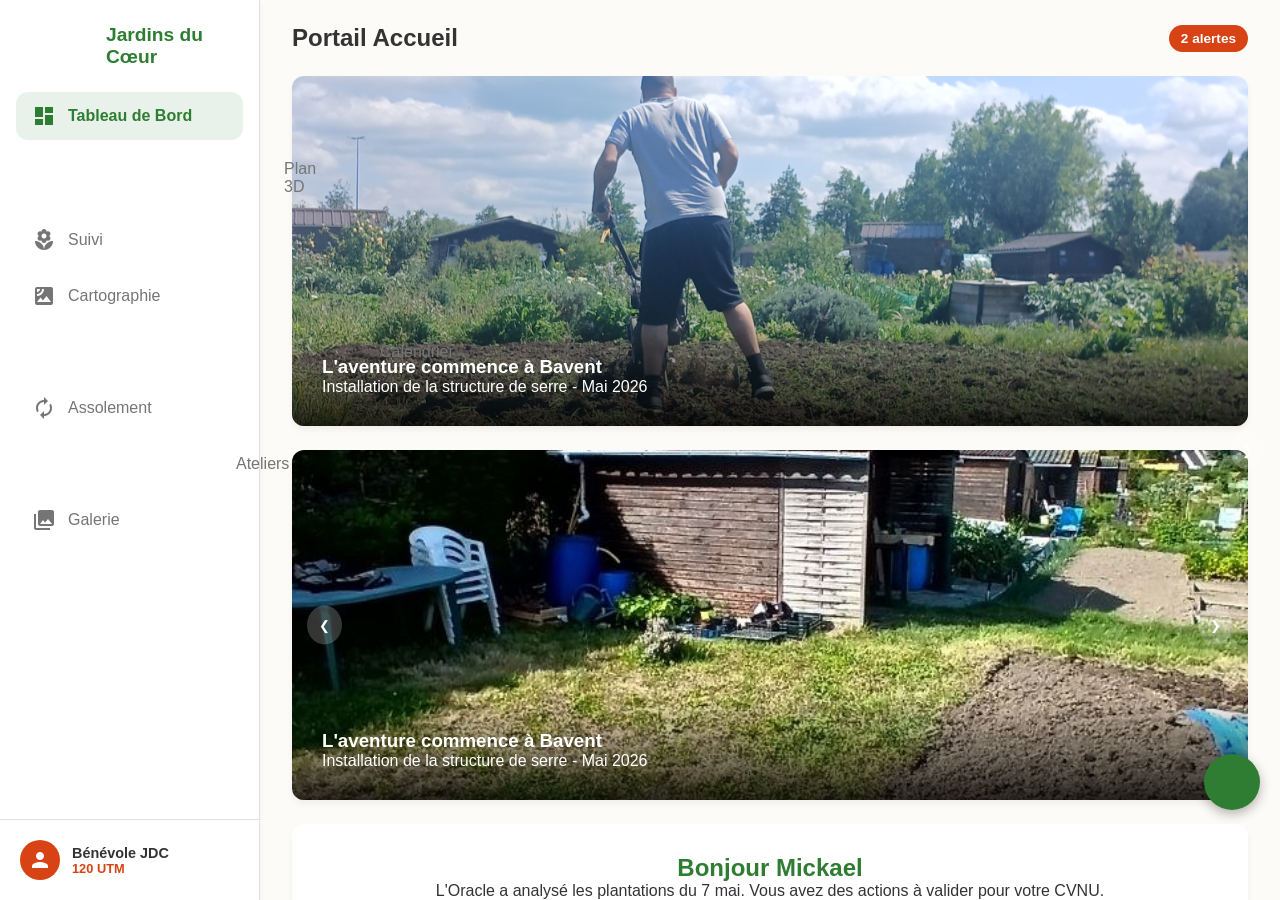
==== commit 5789f5a9: "Update" ====
--- a/docs/index.html
+++ b/docs/index.html
@@ -137,38 +137,38 @@
             <div class="c-hero-slider">
                 <div class="c-slider-container" id="hero-slider">
                     <div class="c-slide active">
-                        <img src="pages/galery/4.jpg" alt="Préparation Serre" class="c-slide-img">
+                        <img src="pages/galery/11.jpg" alt="Préparation Serre" class="c-slide-img">
                         <div class="c-slide-overlay">
                             <h3>L'aventure commence à Bavent</h3>
                             <p>Installation de la structure de serre - Mai 2026</p>
                         </div>
                     </div>
                  <div class="c-slide">
-                        <img src="pages/galery/5.jpg" alt="Premiers Semis" class="c-slide-img">
-                        <div class="c-slide-overlay">
-                            <h3>Atelier Semis & Solidarité</h3>
-                            <p>Radis, Panais et Salades prennent racine.</p>
-                        </div>
-                    </div>                    <div class="c-slide">
-                        <img src="pages/galery/6.jpg" alt="Premiers Semis" class="c-slide-img">
-                        <div class="c-slide-overlay">
-                            <h3>Atelier Semis & Solidarité</h3>
-                            <p>Radis, Panais et Salades prennent racine.</p>
-                        </div>
-                    </div>                    <div class="c-slide">
-                        <img src="pages/galery/7.jpg" alt="Premiers Semis" class="c-slide-img">
-                        <div class="c-slide-overlay">
-                            <h3>Atelier Semis & Solidarité</h3>
-                            <p>Radis, Panais et Salades prennent racine.</p>
-                        </div>
-                    </div>                    <div class="c-slide">
-                        <img src="pages/galery/8.jpg" alt="Premiers Semis" class="c-slide-img">
-                        <div class="c-slide-overlay">
-                            <h3>Atelier Semis & Solidarité</h3>
-                            <p>Radis, Panais et Salades prennent racine.</p>
-                        </div>
-                    </div>                    <div class="c-slide">
-                        <img src="pages/galery/9.jpg" alt="Premiers Semis" class="c-slide-img">
+                        <img src="pages/galery/17.jpg" alt="Premiers Semis" class="c-slide-img">
+                        <div class="c-slide-overlay">
+                            <h3>Atelier Semis & Solidarité</h3>
+                            <p>Radis, Panais et Salades prennent racine.</p>
+                        </div>
+                    </div>                    <div class="c-slide">
+                        <img src="pages/galery/14.jpg" alt="Premiers Semis" class="c-slide-img">
+                        <div class="c-slide-overlay">
+                            <h3>Atelier Semis & Solidarité</h3>
+                            <p>Radis, Panais et Salades prennent racine.</p>
+                        </div>
+                    </div>                    <div class="c-slide">
+                        <img src="pages/galery/13.jpg" alt="Premiers Semis" class="c-slide-img">
+                        <div class="c-slide-overlay">
+                            <h3>Atelier Semis & Solidarité</h3>
+                            <p>Radis, Panais et Salades prennent racine.</p>
+                        </div>
+                    </div>                    <div class="c-slide">
+                        <img src="pages/galery/12.jpg" alt="Premiers Semis" class="c-slide-img">
+                        <div class="c-slide-overlay">
+                            <h3>Atelier Semis & Solidarité</h3>
+                            <p>Radis, Panais et Salades prennent racine.</p>
+                        </div>
+                    </div>                    <div class="c-slide">
+                        <img src="pages/galery/20.jpg" alt="Premiers Semis" class="c-slide-img">
                         <div class="c-slide-overlay">
                             <h3>Atelier Semis & Solidarité</h3>
                             <p>Radis, Panais et Salades prennent racine.</p>
